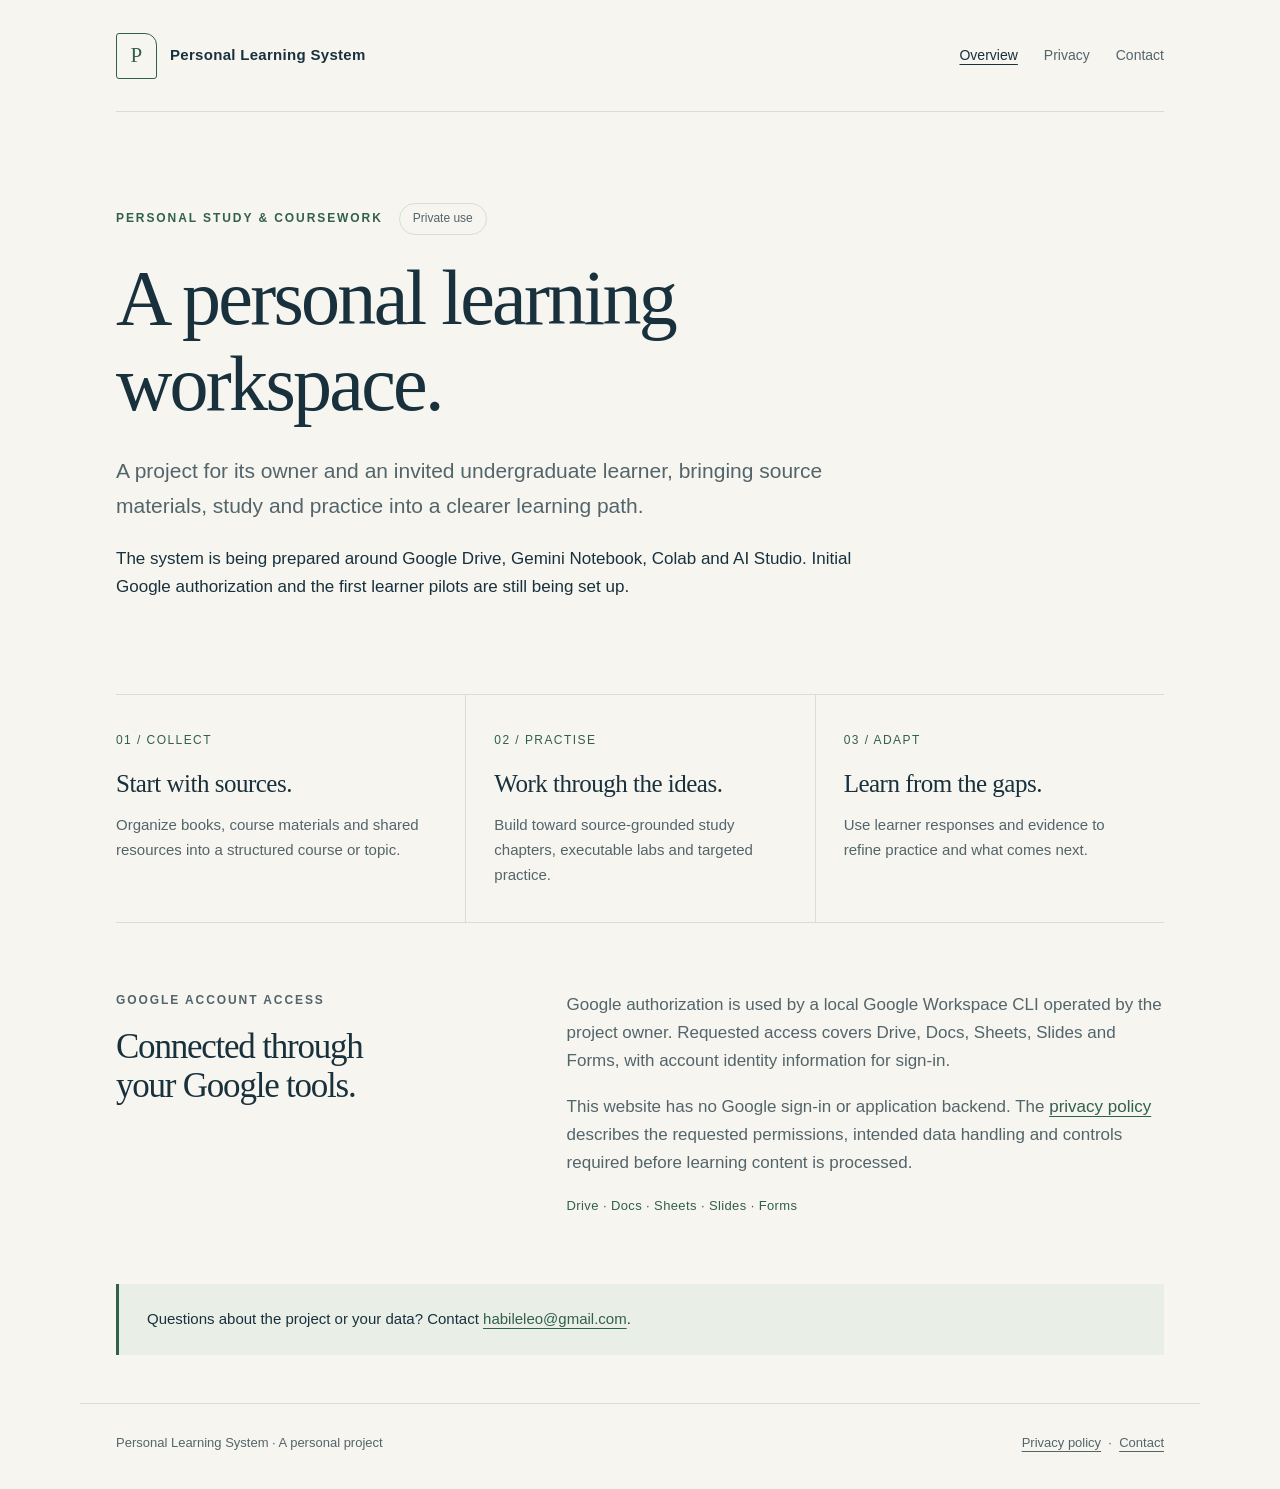
==== index.html @ 7a2c9f7d "feat: public app pages and automated releases" ====
<!doctype html>
<html lang="en">
<head>
  <meta charset="utf-8">
  <meta name="viewport" content="width=device-width, initial-scale=1">
  <meta name="description" content="Personal Learning System is a private learning project connecting study resources, practice and progress with Google Workspace tools.">
  <title>Personal Learning System</title>
  <link rel="stylesheet" href="site.css">
</head>
<body>
  <a class="skip" href="#main">Skip to content</a>
  <header><div class="nav">
    <a class="brand" href="./"><span class="mark" aria-hidden="true">P</span>Personal Learning System</a>
    <nav aria-label="Main navigation"><a href="./" aria-current="page">Overview</a><a href="privacy/">Privacy</a><a href="mailto:habileleo@gmail.com">Contact</a></nav>
  </div></header>
  <main id="main">
    <section class="hero" aria-labelledby="title">
      <div class="intro-line"><span class="eyebrow">Personal study &amp; coursework</span><span class="pill">Private use</span></div>
      <h1 id="title">A personal learning<br>workspace.</h1>
      <p class="lead">A project for its owner and an invited undergraduate learner, bringing source materials, study and practice into a clearer learning path.</p>
      <p>The system is being prepared around Google Drive, Gemini Notebook, Colab and AI Studio. Initial Google authorization and the first learner pilots are still being set up.</p>
    </section>
    <section class="flow" aria-labelledby="cycle-title">
      <h2 id="cycle-title" class="sr-only">The intended learning cycle</h2>
      <article><span class="number">01 / COLLECT</span><h3>Start with sources.</h3><p>Organize books, course materials and shared resources into a structured course or topic.</p></article>
      <article><span class="number">02 / PRACTISE</span><h3>Work through the ideas.</h3><p>Build toward source-grounded study chapters, executable labs and targeted practice.</p></article>
      <article><span class="number">03 / ADAPT</span><h3>Learn from the gaps.</h3><p>Use learner responses and evidence to refine practice and what comes next.</p></article>
    </section>
    <section class="access" aria-labelledby="access-title">
      <div><p class="eyebrow">Google account access</p><h2 id="access-title">Connected through<br>your Google tools.</h2></div>
      <div><p>Google authorization is used by a local Google Workspace CLI operated by the project owner. Requested access covers Drive, Docs, Sheets, Slides and Forms, with account identity information for sign-in.</p><p>This website has no Google sign-in or application backend. The <a href="privacy/">privacy policy</a> describes the requested permissions, intended data handling and controls required before learning content is processed.</p><div class="tools">Drive · Docs · Sheets · Slides · Forms</div></div>
    </section>
    <div class="notice"><p>Questions about the project or your data? Contact <a href="mailto:habileleo@gmail.com">habileleo@gmail.com</a>.</p></div>
    <div style="height:48px" aria-hidden="true"></div>
  </main>
  <footer><p>Personal Learning System · A personal project</p><p><a href="privacy/">Privacy policy</a> &nbsp;·&nbsp; <a href="mailto:habileleo@gmail.com">Contact</a></p></footer>
</body>
</html>
---- site.css ----
:root{color-scheme:light;--paper:#f7f5ef;--ink:#18313d;--muted:#52656b;--line:#d6ded7;--green:#315f50;--white:#fffefa;--soft:#e9eee7}
*{box-sizing:border-box}html{scroll-behavior:smooth}body{margin:0;background:var(--paper);color:var(--ink);font:17px/1.65 -apple-system,BlinkMacSystemFont,"Segoe UI",sans-serif}a{color:var(--green);text-underline-offset:4px}a:hover{text-decoration-thickness:2px}a:focus-visible{outline:3px solid #bc773b;outline-offset:5px}header,main,footer{max-width:1120px;margin:auto;padding-inline:36px}.nav{display:flex;justify-content:space-between;align-items:center;gap:24px;min-height:112px;border-bottom:1px solid var(--line)}.brand{display:flex;align-items:center;gap:13px;color:var(--ink);font-size:15px;font-weight:650;text-decoration:none;letter-spacing:.02em}.mark{display:grid;place-items:center;width:41px;height:46px;border:1px solid var(--green);border-radius:3px 12px 3px 3px;font:21px Georgia,serif;color:var(--green)}nav{display:flex;gap:26px;font-size:14px}nav a{color:var(--muted);text-decoration:none}nav a[aria-current=page]{color:var(--ink);text-decoration:underline}.eyebrow{font-size:12px;letter-spacing:.16em;text-transform:uppercase;font-weight:650;color:var(--green)}h1,h2,h3{font-family:"Iowan Old Style","Palatino Linotype",Palatino,Georgia,serif;font-weight:400;line-height:1.1;letter-spacing:-.035em}h1{font-size:clamp(43px,6.7vw,78px);margin:20px 0 28px;max-width:850px}h2{font-size:35px}h3{font-size:25px;letter-spacing:-.02em}.hero{padding:91px 0 76px}.hero .lead{font-size:21px;line-height:1.65;max-width:770px;color:var(--muted)}.hero p{max-width:760px}.pill{display:inline-block;border:1px solid var(--line);border-radius:50px;padding:5px 13px;font-size:12px;color:var(--muted)}.intro-line{display:flex;align-items:center;gap:16px;flex-wrap:wrap}.flow{display:grid;grid-template-columns:repeat(3,1fr);gap:0;border-block:1px solid var(--line)}.flow article{padding:30px 28px 34px 0}.flow article+article{padding-left:28px;border-left:1px solid var(--line)}.number{font-size:12px;letter-spacing:.12em;color:var(--green)}.flow h3{margin:17px 0 16px}.flow p{font-size:15px;color:var(--muted);margin:0}.access{display:grid;grid-template-columns:.85fr 1.3fr;gap:60px;padding:68px 0}.access h2{margin:0}.access p{margin:0 0 18px;color:var(--muted)}.tools{font-size:13px;color:var(--green);letter-spacing:.03em}.notice{padding:23px 28px;background:var(--soft);border-left:3px solid var(--green);font-size:15px}.notice p{margin:0}footer{padding-block:28px 36px;border-top:1px solid var(--line);display:flex;justify-content:space-between;gap:22px;font-size:13px;color:var(--muted)}footer p{margin:0}footer a{color:var(--muted)}.policy{max-width:840px;padding-bottom:70px}.policy .hero{padding-bottom:25px}.policy h1{font-size:clamp(44px,6vw,66px)}.policy .lead{font-size:18px}.policy section{padding:21px 0;border-top:1px solid var(--line)}.policy h2{font-size:29px;margin:12px 0 18px}.policy p,.policy li{color:var(--muted)}.policy ul{padding-left:22px}.policy li+li{margin-top:8px}.policy .date{font-size:13px;color:var(--muted)}.policy .notice{margin:10px 0 30px}.skip{position:absolute;top:-100px;left:16px;background:var(--white);padding:10px;z-index:2}.skip:focus{top:10px}.sr-only{position:absolute;width:1px;height:1px;padding:0;margin:-1px;overflow:hidden;clip:rect(0,0,0,0);white-space:nowrap;border:0}@media(max-width:700px){header,main,footer{padding-inline:23px}.nav{min-height:94px;align-items:flex-start;padding-block:23px;flex-wrap:wrap;gap:18px}.brand{font-size:13px}nav{gap:20px;font-size:13px}.hero{padding:57px 0 48px}.hero .lead{font-size:18px}.flow{display:block}.flow article,.flow article+article{padding:25px 0;border-left:0}.flow article+article{border-top:1px solid var(--line)}.flow h3{margin-block:10px}.access{grid-template-columns:1fr;gap:24px;padding:43px 0}.access h2{font-size:31px}.notice{padding:18px 20px}footer{flex-direction:column;gap:12px}.policy{padding-bottom:40px}.policy h2{font-size:27px}}
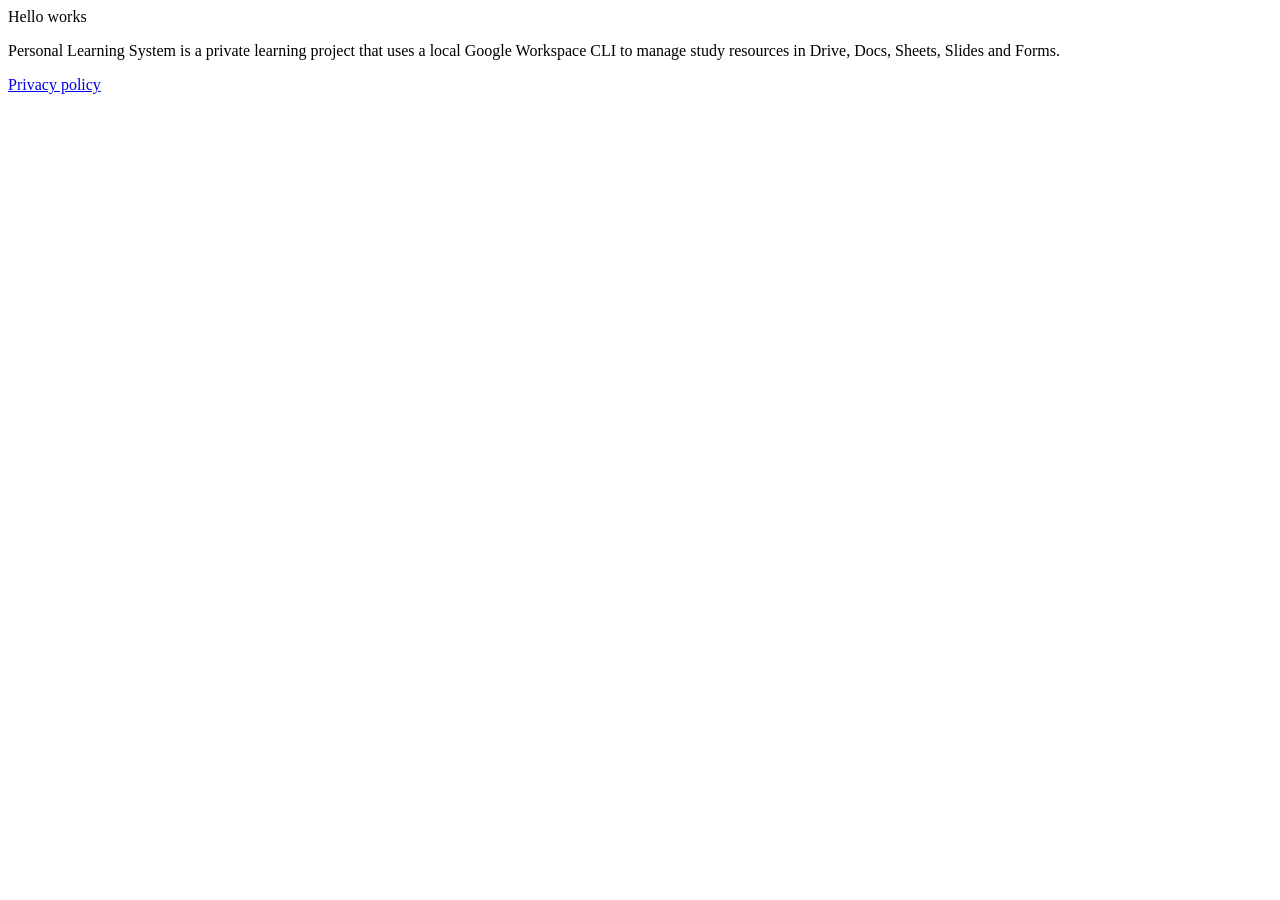
==== commit 51dd90f3: "fix: reduce OAuth pages to required content" ====
--- a/index.html
+++ b/index.html
@@ -3,36 +3,11 @@
 <head>
   <meta charset="utf-8">
   <meta name="viewport" content="width=device-width, initial-scale=1">
-  <meta name="description" content="Personal Learning System is a private learning project connecting study resources, practice and progress with Google Workspace tools.">
   <title>Personal Learning System</title>
-  <link rel="stylesheet" href="site.css">
 </head>
 <body>
-  <a class="skip" href="#main">Skip to content</a>
-  <header><div class="nav">
-    <a class="brand" href="./"><span class="mark" aria-hidden="true">P</span>Personal Learning System</a>
-    <nav aria-label="Main navigation"><a href="./" aria-current="page">Overview</a><a href="privacy/">Privacy</a><a href="mailto:habileleo@gmail.com">Contact</a></nav>
-  </div></header>
-  <main id="main">
-    <section class="hero" aria-labelledby="title">
-      <div class="intro-line"><span class="eyebrow">Personal study &amp; coursework</span><span class="pill">Private use</span></div>
-      <h1 id="title">A personal learning<br>workspace.</h1>
-      <p class="lead">A project for its owner and an invited undergraduate learner, bringing source materials, study and practice into a clearer learning path.</p>
-      <p>The system is being prepared around Google Drive, Gemini Notebook, Colab and AI Studio. Initial Google authorization and the first learner pilots are still being set up.</p>
-    </section>
-    <section class="flow" aria-labelledby="cycle-title">
-      <h2 id="cycle-title" class="sr-only">The intended learning cycle</h2>
-      <article><span class="number">01 / COLLECT</span><h3>Start with sources.</h3><p>Organize books, course materials and shared resources into a structured course or topic.</p></article>
-      <article><span class="number">02 / PRACTISE</span><h3>Work through the ideas.</h3><p>Build toward source-grounded study chapters, executable labs and targeted practice.</p></article>
-      <article><span class="number">03 / ADAPT</span><h3>Learn from the gaps.</h3><p>Use learner responses and evidence to refine practice and what comes next.</p></article>
-    </section>
-    <section class="access" aria-labelledby="access-title">
-      <div><p class="eyebrow">Google account access</p><h2 id="access-title">Connected through<br>your Google tools.</h2></div>
-      <div><p>Google authorization is used by a local Google Workspace CLI operated by the project owner. Requested access covers Drive, Docs, Sheets, Slides and Forms, with account identity information for sign-in.</p><p>This website has no Google sign-in or application backend. The <a href="privacy/">privacy policy</a> describes the requested permissions, intended data handling and controls required before learning content is processed.</p><div class="tools">Drive · Docs · Sheets · Slides · Forms</div></div>
-    </section>
-    <div class="notice"><p>Questions about the project or your data? Contact <a href="mailto:habileleo@gmail.com">habileleo@gmail.com</a>.</p></div>
-    <div style="height:48px" aria-hidden="true"></div>
-  </main>
-  <footer><p>Personal Learning System · A personal project</p><p><a href="privacy/">Privacy policy</a> &nbsp;·&nbsp; <a href="mailto:habileleo@gmail.com">Contact</a></p></footer>
+  Hello works
+  <p>Personal Learning System is a private learning project that uses a local Google Workspace CLI to manage study resources in Drive, Docs, Sheets, Slides and Forms.</p>
+  <p><a href="privacy/">Privacy policy</a></p>
 </body>
 </html>
